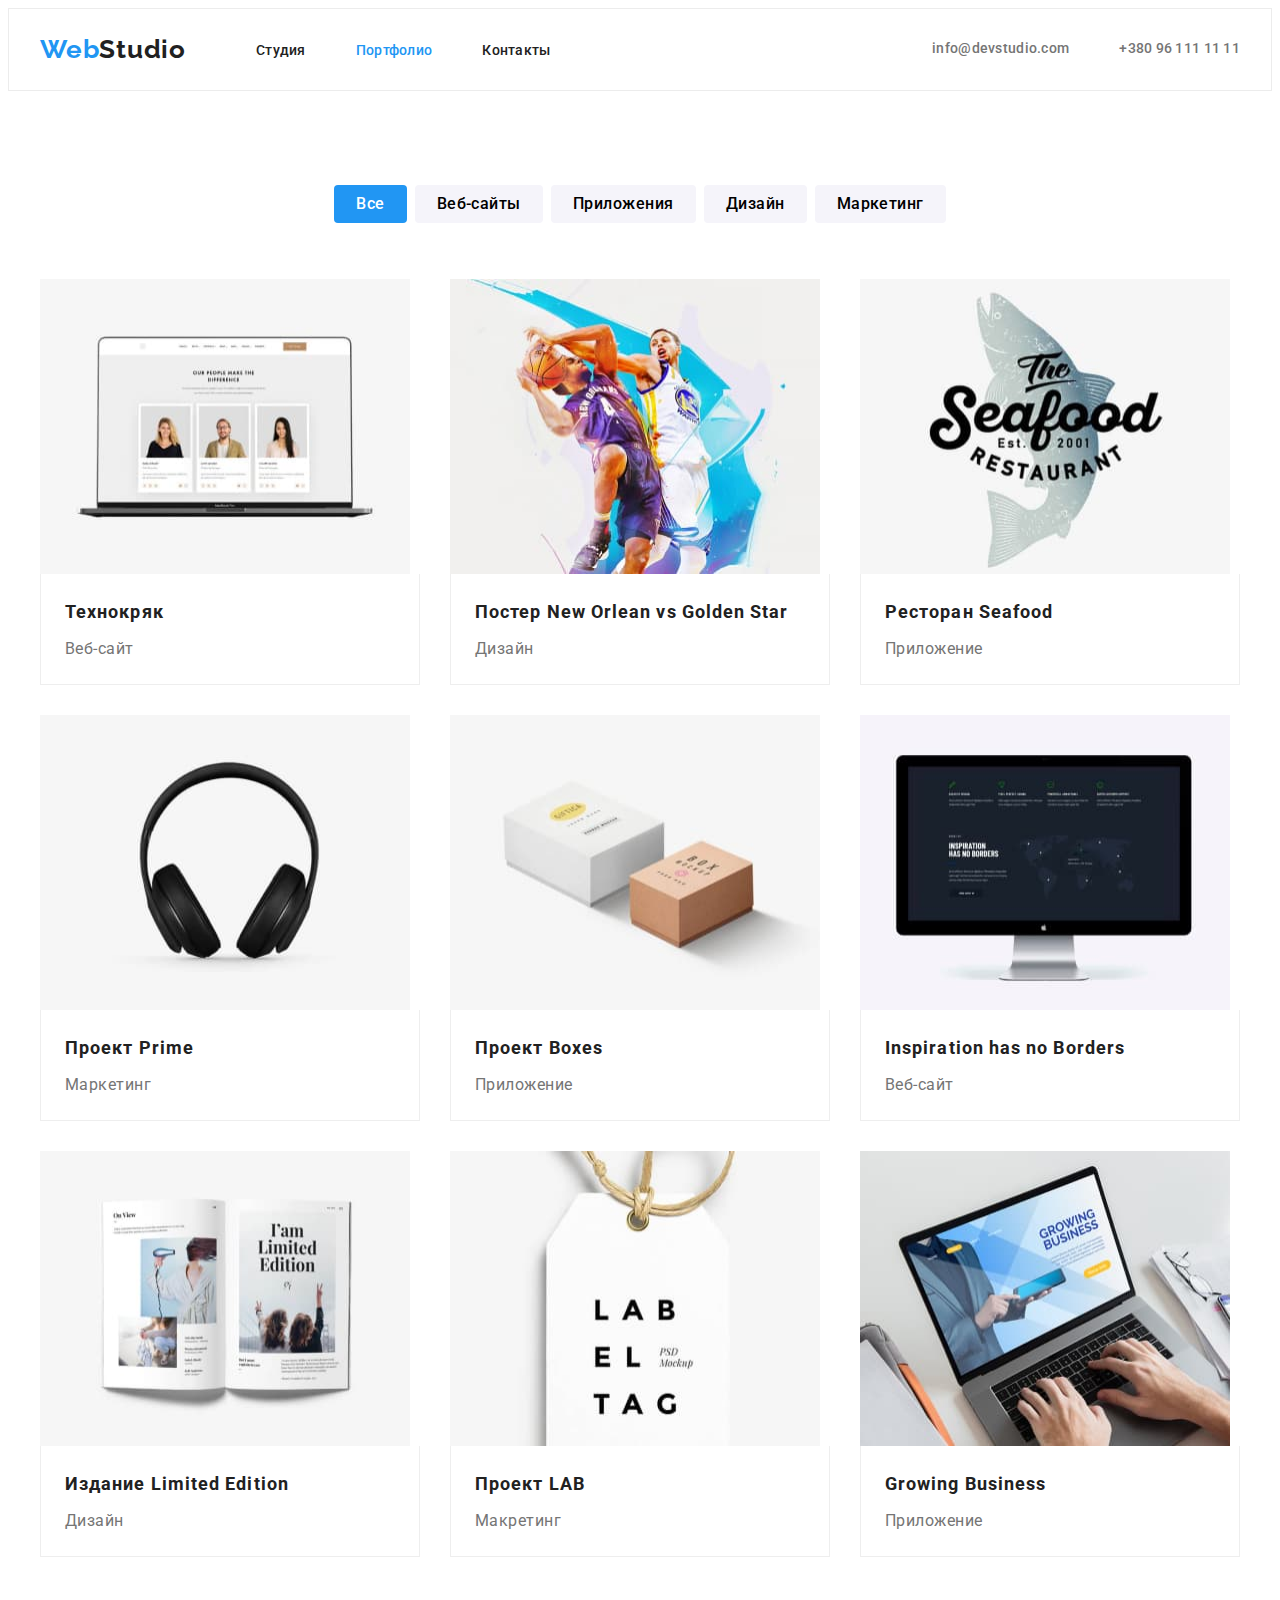
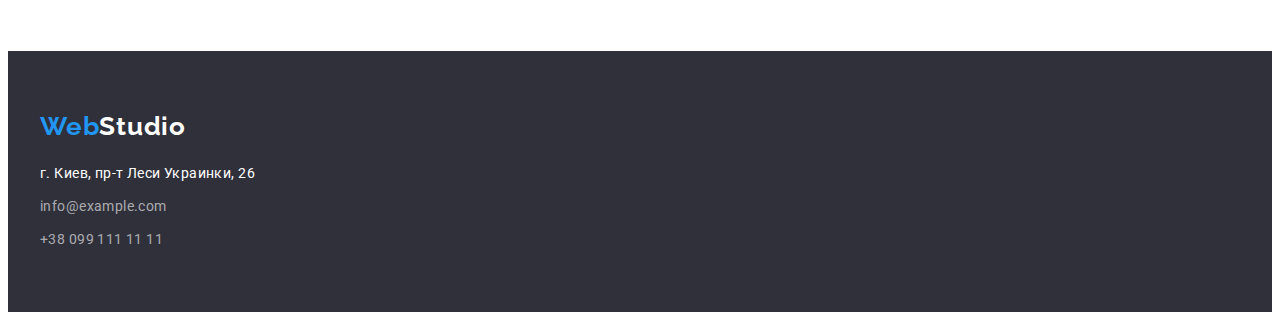
==== portfolio.html @ 4a1ba5d0 "1" ====
<!DOCTYPE html>
<html lang="ru">
<head>
    <meta charset="UTF-8">
    <meta http-equiv="X-UA-Compatible" content="IE=edge">
    <meta name="viewport" content="width=device-width, initial-scale=1.0">
    <title>Portfolio</title>
    <link rel="preconnect" href="https://fonts.googleapis.com">
    <link 
        href="https://fonts.googleapis.com/css2?family=Raleway:wght@700&family=Roboto:wght@400;500;700;900&display=swap" 
        rel="stylesheet">
        <link rel="stylesheet" href="https://cdnjs.cloudflare.com/ajax/libs/modern-normalize/1.1.0/modern-normalize.min.css" 
            integrity="sha512-wpPYUAdjBVSE4KJnH1VR1HeZfpl1ub8YT/NKx4PuQ5NmX2tKuGu6U/JRp5y+Y8XG2tV+wKQpNHVUX03MfMFn9Q==" 
            crossorigin="anonymous" referrerpolicy="no-referrer" />
    <link rel="stylesheet" href="./styles/styles.css">
</head>
<body>
    <header class="header">
        <div class="container header-container">
            <nav class="navigation">
                <a class="logo link" href="" lang="en"><span class="logo-accent">Web</span>Studio</a>
                <ul class="menu list">
                    <li class="menu-item"> 
                        <a class="menu-item-link link" href="./index.html">Студия</a>
                    </li>
                    <li class="menu-item">
                        <a class="menu-item-link link current" href="">Портфолио</a>
                    </li>
                    <li class="menu-item">
                        <a class="menu-item-link link" href="">Контакты</a>
                    </li>
                </ul>
            </nav>
            <a class="mail-link link" href="mailto:info@devstudio.com">info@devstudio.com</a>
            <a class="tel-link link" href="tel:+380961111111">+380 96 111 11 11</a>
        </div>
    </header>

    <main class="portfolio-main">
        <section class="portfolio-section section">
            <div class="container portfolio-container">
                <ul class="portfolio-buttons-menu list">
                    <li class="portfolio-buttons-menu-item">
                        <button class="modal-btn-portfolio current" type="button">Все</button>
                    </li>
                    <li class="portfolio-buttons-menu-item">
                        <button class="modal-btn-portfolio" type="button">Веб-сайты</button>
                    </li>
                    <li class="portfolio-buttons-menu-item">
                        <button class="modal-btn-portfolio" type="button">Приложения</button>
                    </li>
                    <li class="portfolio-buttons-menu-item">
                        <button class="modal-btn-portfolio" type="button">Дизайн</button>
                    </li>
                    <li class="portfolio-buttons-menu-item">
                        <button class="modal-btn-portfolio" type="button">Маркетинг</button>
                    </li>
                </ul>
                <ul class="portfolio-options-menu list">
                    <li class="portfolio-options-menu-item">
                        <img src="./images/portfolio/portfolio-1.jpg" alt="computer" width="370" height="295">
                        <div class="portfolio-box-items">
                            <h3 class="portfolio-options-menu-item-name">Технокряк</h3>
                            <p class="portfolio-options-menu-item-text">Веб-сайт</p>
                        </div>
                    </li>
                    <li class="portfolio-options-menu-item">
                        <img src="./images/portfolio/portfolio-2.jpg" alt="basketball" width="370" height="295">
                        <div class="portfolio-box-items">
                            <h3 class="portfolio-options-menu-item-name">Постер New Orlean vs Golden Star</h3>
                            <p class="portfolio-options-menu-item-text">Дизайн</p>
                        </div>
                    </li>
                    <li class="portfolio-options-menu-item">
                        <img src="./images/portfolio/portfolio-3.jpg" alt="restaurant" width="370" height="295">
                        <div class="portfolio-box-items">
                            <h3 class="portfolio-options-menu-item-name">Ресторан Seafood</h3>
                            <p class="portfolio-options-menu-item-text">Приложение</p>
                        </div>
                    </li>
                    <li class="portfolio-options-menu-item">
                        <img src="./images/portfolio/portfolio-4.jpg" alt="headphones" width="370" height="295">
                        <div class="portfolio-box-items">
                            <h3 class="portfolio-options-menu-item-name">Проект Prime</h3>
                            <p class="portfolio-options-menu-item-text">Маркетинг</p>
                        </div>
                    </li>
                    <li class="portfolio-options-menu-item">
                        <img src="./images/portfolio/portfolio-5.jpg" alt="boxes" width="370" height="295">
                        <div class="portfolio-box-items">
                            <h3 class="portfolio-options-menu-item-name">Проект Boxes</h3>
                            <p class="portfolio-options-menu-item-text">Приложение</p>
                        </div>
                    </li>
                    <li class="portfolio-options-menu-item">
                        <img src="./images/portfolio/portfolio-6.jpg" alt="mac" width="370" height="295">
                        <div class="portfolio-box-items">
                            <h3 class="portfolio-options-menu-item-name">Inspiration has no Borders</h3>
                            <p class="portfolio-options-menu-item-text">Веб-сайт</p>
                        </div>
                    </li>
                    <li class="portfolio-options-menu-item">
                        <img src="./images/portfolio/portfolio-7.jpg" alt="book" width="370" height="295">
                        <div class="portfolio-box-items">
                            <h3 class="portfolio-options-menu-item-name">Издание Limited Edition</h3>
                            <p class="portfolio-options-menu-item-text">Дизайн</p>
                        </div>
                    </li>
                    <li class="portfolio-options-menu-item">
                        <img src="./images/portfolio/portfolio-8.jpg" alt="label" width="370" height="295">
                        <div class="portfolio-box-items">
                            <h3 class="portfolio-options-menu-item-name">Проект LAB</h3>
                            <p class="portfolio-options-menu-item-text">Макретинг</p>
                        </div>
                    </li>
                    <li class="portfolio-options-menu-item">
                        <img src="./images/portfolio/portfolio-9.jpg" alt="typingman" width="370" height="295">
                        <div class="portfolio-box-items">
                            <h3 class="portfolio-options-menu-item-name">Growing Business</h3>
                            <p class="portfolio-options-menu-item-text">Приложение</p>
                        </div>
                    </li>
                </ul>
            </div>
        </section>
    </main>

    <footer class="footer">
        <div class="container footer-container">
            <a class="footer-logo link" href="" lang="en"><span class="logo-accent">Web</span>Studio</a>
            <address class="footer-address">
                <ul class="footer-address-menu list">
                    <li class="footer-address-menu-item">
                        <a class="footer-address-address link" href="https://goo.gl/maps/i9Y8RT6QC7rTTY7Z6" target="_blank" rel="noopener noreferrer">г. Киев, пр-т Леси Украинки, 26</a>
                    </li>
                    <li class="footer-address-menu-item">
                        <a class="footer-address-mail link" href="mailto:info@example.com">info@example.com</a>
                    </li>
                    <li class="footer-address-menu-item">
                        <a class="footer-address-tel link" href="tel:+380991111111">+38 099 111 11 11</a>
                    </li>
                </ul>
            </address>
        </div>
    </footer>
</body>
</html>
---- styles/styles.css ----
:root {
    --main-font: 'Roboto', sans-serif;
    --main-color: #212121;
    --accent-color: #2196F3;
    --second-accent-color: #FFFFFF;
    --main-section-footer-background: #2F303A;
    --third-accent-color: #757575;
    --team-background: #F5F4FA;
    --footer-tel-mail: rgba(255, 255, 255, 0.6);

}

h1,
h2,
h3,
h4,
h5,
h6,
p {
    margin-top: 0;
    margin-bottom: 0;
}

ul,
ol {
    margin-top: 0;
    margin-bottom: 0;
    padding-left: 0;
}

img {
    display: block;
    max-width: 100%;
}

.list {
    list-style: none;
}

.link {
    text-decoration: none;
}

body {
    font-family: var(--main-font);
    color: var(--main-color);
}

.container {
    width: 1200px;
    margin: 0 auto;
    padding-left: 15px;
    padding-right: 15px;
}

.section {
    padding-top: 94px;
    padding-bottom: 94px;
}

/* Header */

.header {
    padding-top: 25px;
    padding-bottom: 25px;
    border: 1px solid #ECECEC;
}

.header-container {
    display: flex;
    align-items: center;
}

.navigation {
    display: flex;
    align-items: center;
}

.menu {
    display: flex;
    align-items: center;
}

.logo {
    font-family: 'Raleway', sans-serif;
    font-weight: 700;
    font-size: 26px;
    line-height: 1.19;
    letter-spacing: 0.03em;
    color: var(--main-color);
    margin-right: 70px;
}

.logo-accent {
    color: var(--accent-color);
}

.menu-item:not(:last-child) {
    margin-right: 50px;
}

.menu-item-link {
    font-family: 'Roboto', sans-serif;;
    font-weight: 500;
    font-size: 14px;
    line-height: 1.14;
    letter-spacing: 0.02em;
    color: var(--main-color);
}

.menu-item-link:hover,
.menu-item-link:focus {
    color: var(--accent-color);
}

.menu-item-link.current {
    color: var(--accent-color);
}

.mail-link {
    font-family: 'Roboto', sans-serif;;
    font-weight: 500;
    font-size: 14px;
    line-height: 1.14;
    letter-spacing: 0.02em;
    color: var(--third-accent-color);
    margin-left: auto;
    margin-right: 50px;
}

.mail-link:hover,
.mail-link:focus {
    color: var(--accent-color);
}

.tel-link {
    font-family: 'Roboto', sans-serif;;
    font-weight: 500;
    font-size: 14px;
    line-height: 1.14;
    letter-spacing: 0.02em;
    color: var(--third-accent-color);
}

.tel-link:hover,
.tel.link:focus {
    color: var(--accent-color);
}

/* Main section */
.main-section {
    background-color: var(--main-section-footer-background);
    height: 600px;
}

.main-section-container {
    padding-top: 200px;
    padding-bottom: 200px;
}


.title-main-section {
    font-weight: 900;
    font-size: 44px;
    line-height: 1.5;
    text-align: center;
    letter-spacing: 0.06em;
    text-transform: uppercase;
    color: var(--second-accent-color);
    max-width: 696px;  
    margin: 0 auto;
    display: block;
    align-items: center;
    margin-bottom: 30px;
    
}

.modal-btn {
    font-family: 'Roboto', sans-serif;;
    font-weight: 700;
    font-size: 16px;
    line-height: 1.88;
    display: flex;
    align-items: center;
    text-align: center;
    letter-spacing: 0.06em;
    cursor: pointer;
    color: var(--second-accent-color);
    background-color: var(--accent-color);
    margin: 0 auto;
    display: block;
    padding: 10px 32px;
    box-shadow: 0px 4px 4px rgba(0, 0, 0, 0.15);
    border-radius: 4px;
    border: none;
}

.modal-btn:hover,
modal-btn:focus {
    color: var(--second-accent-color);
    box-shadow: 0px 4px 4px rgba(0, 0, 0, 0.15);
    border-radius: 4px;
}

/* Advantages */


.advantages-section {
    padding-top: 94px;
}

.advantages-menu {
    display: flex;
    flex-wrap: wrap;
    margin-top: -30px;
    margin-left: -30px;
}

.advantages-menu-item {
    display: flex;
    flex-wrap: wrap;
    flex-basis: calc((100% - 120px) / 4);
    margin-top: 30px;
    margin-left: 30px;
}

.advantages-menu-item-title {
    font-weight: 700;
    font-size: 14px;
    line-height: 1.14;
    letter-spacing: 0.03em;
    text-transform: uppercase;
    margin-bottom: 10px;
    padding-left: 0;
}

.advantages-menu-item-text {
    font-size: 14px;
    line-height: 1.71;
    letter-spacing: 0.03em;
    color: var(--third-accent-color);
   
}

/* Activity */
.activity-title {
    font-weight: 700;
    font-size: 36px;
    line-height: 1.17;
    text-align: center;
    letter-spacing: 0.03em;
    margin-bottom: 50px;
}

.activity-menu {
    display: flex;
    justify-content: space-between;
}

.activity-menu-item:not(:last-child) {
    margin-right: 30px;
}

/* Team */
.team {
    background-color: var(--team-background);
}

.team-menu {
    display: flex;
    flex-wrap: wrap;
    margin-left: -30px;
    margin-top: -30px;
}

.team-menu-item {
    flex-basis: calc((100% - 120px) / 4);
    flex-wrap: wrap;
    margin-left: 30px;
    margin-top: 30px;
    background-color: var(--second-accent-color);
    box-shadow: 0px 1px 3px rgba(0, 0, 0, 0.12), 0px 1px 1px rgba(0, 0, 0, 0.14), 0px 2px 1px rgba(0, 0, 0, 0.2);
    border-radius: 0px 0px 4px 4px;
}

.team-box-content {
    padding-top: 30px;
    padding-bottom: 30px;
}


.team-title {
    font-weight: 700;
    font-size: 36px;
    line-height: 1.67;
    text-align: center;
    letter-spacing: 0.03em;
    margin-bottom: 50px;
}

.team-name {
    font-weight: 500;
    font-size: 16px;
    line-height: 1.19;
    text-align: center;
    letter-spacing: 0.03em;
    margin-bottom: 10px;
    
}

.team-prof {
    font-size: 16px;
    line-height: 1.19;
    text-align: center;
    letter-spacing: 0.03em;
    color: var(--third-accent-color);
}


/* Footer */
.footer {
    background-color: var(--main-section-footer-background);
    padding-top: 60px;
    padding-bottom: 60px;
}

.footer-logo {
    font-family: 'Raleway', sans-serif;
    font-weight: 700;
    font-size: 26px;
    line-height: 1.19;
    letter-spacing: 0.03em;
    color: var(--second-accent-color);
    
}

.footer-address {
    font-style: normal;
    margin-top: 20px;
}

.footer-address-menu-item:not(:last-child) {
    margin-bottom: 9px;
}

.footer-address-address {
    font-family: 'Roboto', sans-serif;
    font-style: normal;
    font-weight: 400;
    font-size: 14px;
    line-height: 1.71;
    letter-spacing: 0.03em;
    color: var(--second-accent-color);
}

.footer-address-mail {
    font-size: 14px;
    line-height: 1.71;
    letter-spacing: 0.03em;
    color: var(--footer-tel-mail);

}

.footer-address-mail:hover,
.footer-address-mail:focus {
    color: var(--second-accent-color);
}

.footer-address-tel {
    font-size: 14px;
    line-height: 1.71;
    letter-spacing: 0.03em;
    color: var(--footer-tel-mail);
    margin-top: 9px;
}

.footer-address-tel:hover,
.footer-address-tel:focus {
    color: var(--second-accent-color);
}

/* Portfolio */
.modal-btn-portfolio {
    font-family: 'Roboto', sans-serif;
    font-weight: 500;
    font-size: 16px;
    line-height: 1.6;
    text-align: center;
    letter-spacing: 0.03em;
    background-color: var(--team-background);
    cursor: pointer;
    border-radius: 4px;
    border: none;
    padding: 6px 22px;
}

.modal-btn-portfolio:hover,
.modal-btn-portfolio:focus {
    background-color: var(--accent-color);
    color: var(--second-accent-color);
    box-shadow: 0px 3px 1px rgba(0, 0, 0, 0.1), 0px 1px 2px rgba(0, 0, 0, 0.08), 0px 2px 2px rgba(0, 0, 0, 0.12);
}

.modal-btn-portfolio.current {
    background-color: var(--accent-color);
    color: var(--second-accent-color);
}

.portfolio-options-menu-item-name {
    font-weight: 700;
    font-size: 18px;
    line-height: 2;
    letter-spacing: 0.06em;
    margin-bottom: 4px;
}

.portfolio-options-menu-item-text {
    font-size: 16px;
    line-height: 1.88;
    letter-spacing: 0.03em;
    color: var(--third-accent-color);
}

.portfolio-buttons-menu {
    margin-bottom: 56px;
    display: flex;
    flex-wrap: wrap;
    justify-content: center;
    
}

.portfolio-buttons-menu-item:not(:last-child) {
    margin-right: 8px;
}

.portfolio-buttons-menu-item {
    display: flex;
    flex-wrap: wrap;
    
}

.portfolio-options-menu {
    display: flex;
    flex-wrap: wrap;
    margin-top: -30px;
    margin-left: -30px;
    
}

.portfolio-options-menu-item {
    width: 370px;
    display: flex;
    flex-wrap: wrap;
    margin-top: 30px;
    margin-left: 30px;
    flex-basis: calc((100% - 90px) / 3);
    justify-content: flex-start;
}

.portfolio-box-items {
    width: 370px;
    padding-top: 20px;
    padding-bottom: 20px;
    padding-left: 24px;
    padding-right: 24px;
    border-right: 1px solid #EEEEEE;
    border-bottom: 1px solid #EEEEEE;
    border-left: 1px solid #EEEEEE;
}
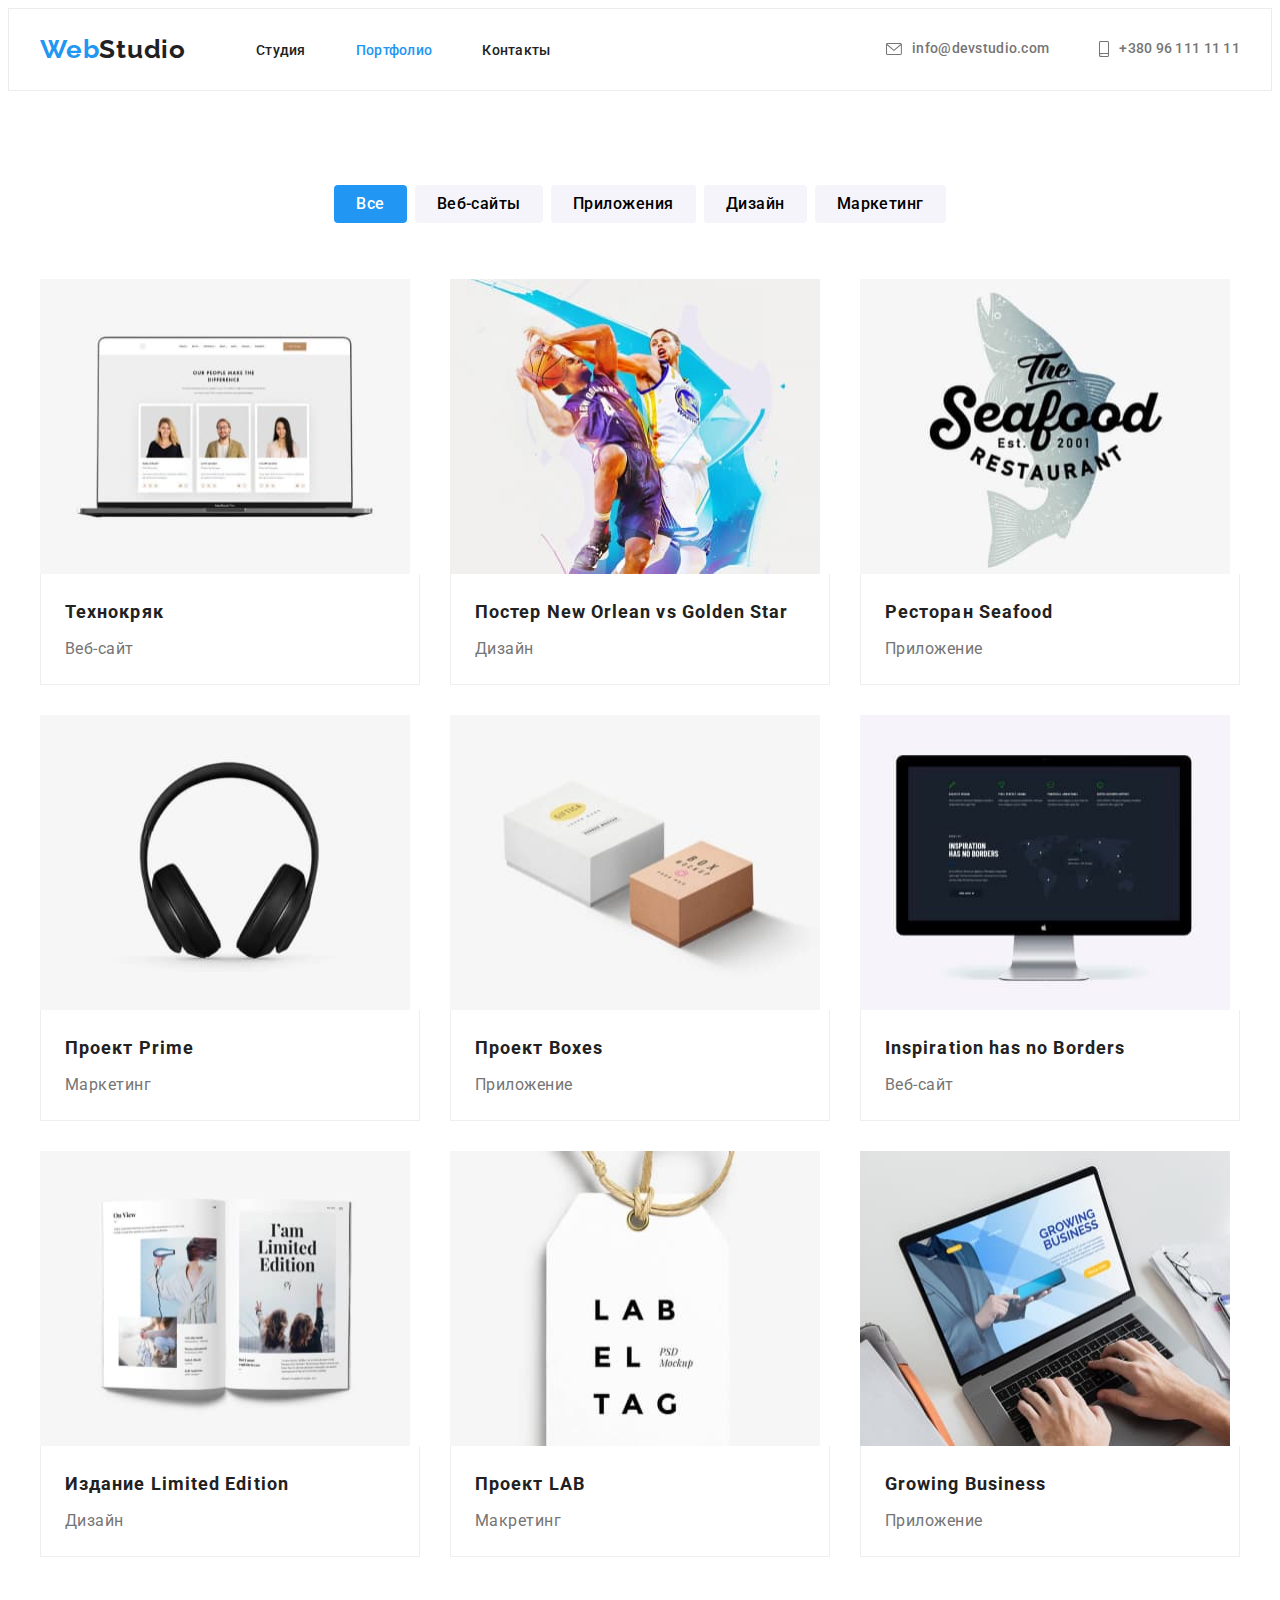
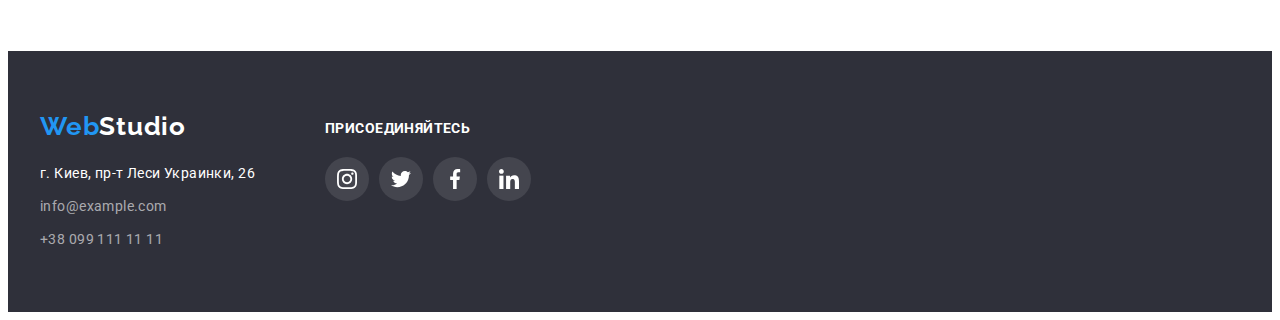
==== commit 85031ccd: "дз4" ====
--- a/portfolio.html
+++ b/portfolio.html
@@ -31,8 +31,20 @@
                     </li>
                 </ul>
             </nav>
-            <a class="mail-link link" href="mailto:info@devstudio.com">info@devstudio.com</a>
-            <a class="tel-link link" href="tel:+380961111111">+380 96 111 11 11</a>
+            <ul class="mail-tel list">
+                <li class="mail-tel-list">
+                    <a class="mail-tel-link mail-link link" href="mailto:info@devstudio.com">
+                        <svg class="mail-tel-icons" width="16px" height="12px">
+                            <use href="./images/icons.svg#icon-envelope"></use>
+                        </svg> info@devstudio.com</a>
+                </li>
+                <li class="mail-tel-list">
+                    <a class="mail-tel-link tel-link link" href="tel:+380961111111">
+                        <svg class="mail-tel-icons" width="10px" height="16px">
+                            <use href="./images/icons.svg#icon-smartphone"></use>
+                        </svg> +380 96 111 11 11</a>
+                </li>
+            </ul>
         </div>
     </header>
 
@@ -127,20 +139,64 @@
 
     <footer class="footer">
         <div class="container footer-container">
-            <a class="footer-logo link" href="" lang="en"><span class="logo-accent">Web</span>Studio</a>
-            <address class="footer-address">
-                <ul class="footer-address-menu list">
-                    <li class="footer-address-menu-item">
-                        <a class="footer-address-address link" href="https://goo.gl/maps/i9Y8RT6QC7rTTY7Z6" target="_blank" rel="noopener noreferrer">г. Киев, пр-т Леси Украинки, 26</a>
-                    </li>
-                    <li class="footer-address-menu-item">
-                        <a class="footer-address-mail link" href="mailto:info@example.com">info@example.com</a>
-                    </li>
-                    <li class="footer-address-menu-item">
-                        <a class="footer-address-tel link" href="tel:+380991111111">+38 099 111 11 11</a>
-                    </li>
-                </ul>
-            </address>
+            <ul class="footer-list list">
+                <li class="footer-list-item">
+                    <a class="footer-logo link" href="" lang="en"><span class="logo-accent">Web</span>Studio</a>
+                        <address class="footer-address">
+                            <ul class="footer-address-menu list">
+                                <li class="footer-address-menu-item">
+                                    <a class="footer-address-address link" href="https://goo.gl/maps/i9Y8RT6QC7rTTY7Z6" target="_blank" rel="noopener noreferrer">г. Киев, пр-т Леси Украинки, 26</a>
+                                </li>
+                                <li class="footer-address-menu-item">
+                                    <a class="footer-address-mail link" href="mailto:info@example.com">info@example.com</a>
+                                </li>
+                                <li class="footer-address-menu-item">
+                                    <a class="footer-address-tel link" href="tel:+380991111111">+38 099 111 11 11</a>
+                                </li>
+                            </ul>
+                        </address>
+                </li>
+                <li class="footer-list-item">
+                    <div class="first-footer-div"> 
+                        <h3 class="footer-list-title">Присоединяйтесь</h3>
+                        <ul class="footer-social list">
+                            <li class="footer-social-item">
+                                <a href="" class="footer-social-item-link">
+                                    <svg class="footer-social-icon">
+                                        <use href="./images/icons.svg#icon-instagram">
+                                        </use>
+                                    </svg>
+                                </a>
+                            </li>
+                            <li>
+                                <a href="" class="footer-social-item-link">
+                                    <svg class="footer-social-icon">
+                                        <use href="./images/icons.svg#icon-twitter">
+                                        </use>
+                                    </svg>
+                                </a>
+                            </li>
+                            <li>
+                                <a href="" class="footer-social-item-link">
+                                    <svg class="footer-social-icon">
+                                        <use href="./images/icons.svg#icon-facebook">
+                                        </use>
+                                    </svg>
+                                </a>
+                            </li>
+                            <li>
+                                <a href="" class="footer-social-item-link">
+                                    <svg class="footer-social-icon">
+                                        <use href="./images/icons.svg#icon-linkedin">
+                                        </use>
+                                    </svg>
+                                </a>
+                            </li>
+                    
+                        </ul>
+                    </div>
+               </li>
+            </ul>
         </div>
     </footer>
 </body>
--- a/styles/styles.css
+++ b/styles/styles.css
@@ -68,7 +68,8 @@
 
 .header-container {
     display: flex;
-    align-items: center;
+    align-items:center;
+    justify-content: space-between;
 }
 
 .navigation {
@@ -117,23 +118,42 @@
     color: var(--accent-color);
 }
 
+.mail-tel {
+    display: flex;
+    align-items: center;
+    
+}
+
 .mail-link {
+    /*font-family: 'Roboto', sans-serif;;
+    font-weight: 500;
+    font-size: 14px;
+    line-height: 1.14;
+    letter-spacing: 0.02em;
+    color: var(--third-accent-color);*/
+
+    margin-left: auto;
+    margin-right: 50px;
+}
+
+.mail-link:hover,
+.mail-link:focus {
+    color: var(--accent-color);
+}
+
+/*.tel-link {
     font-family: 'Roboto', sans-serif;;
     font-weight: 500;
     font-size: 14px;
     line-height: 1.14;
     letter-spacing: 0.02em;
     color: var(--third-accent-color);
-    margin-left: auto;
-    margin-right: 50px;
-}
-
-.mail-link:hover,
-.mail-link:focus {
-    color: var(--accent-color);
-}
-
-.tel-link {
+}*/
+
+.mail-tel-link {
+    display: flex;
+    align-items: center;
+    color: var(--third-accent-color);
     font-family: 'Roboto', sans-serif;;
     font-weight: 500;
     font-size: 14px;
@@ -147,10 +167,26 @@
     color: var(--accent-color);
 }
 
+.mail-tel-icons {
+    display: flex;
+    align-items: center;
+    fill: var(--third-accent-color);
+    margin-right: 10px;
+   
+}
+
+.mail-tel-link:hover .mail-tel-icons,
+.mail-tel-link:focus .mail-tel-icons {
+    fill: var(--accent-color);
+}
+
 /* Main section */
 .main-section {
-    background-color: var(--main-section-footer-background);
+    background-color: #C4C4C4; 
     height: 600px;
+    background-image: linear-gradient(rgba(47, 48, 58, 0.4), rgba(47, 48, 58, 0.4)),
+     url(../images/main/bg.jpg);
+    background-size: cover;
 }
 
 .main-section-container {
@@ -242,6 +278,14 @@
    
 }
 
+.advantages-icons {
+    display: flex;
+    align-items: center;
+    width: 270px;
+    height: 120px;
+    margin-bottom: 30px;
+}
+
 /* Activity */
 .activity-title {
     font-weight: 700;
@@ -316,6 +360,81 @@
     color: var(--third-accent-color);
 }
 
+.social-list {
+    display: flex;
+    justify-content: space-between;
+}
+
+.social-list-link {
+    display: flex;
+    align-items: center;
+    justify-content: center;
+    width: 44px;
+    height: 44px;
+    border-radius: 50%;
+    background-color: #ffffff;
+}
+
+.social-list-link:hover,
+.social-list-link:focus {
+    background-color: var(--accent-color);
+}
+
+.social-list-link:hover .social-list-icon,
+.social-list-link:focus .social-list-icon {
+    fill: var(--second-accent-color);
+}
+
+.social-list-icon {
+    fill: #AFB1B8;
+} 
+
+.social-list {
+    padding-left: 32px;
+    padding-right: 32px;
+    padding-top: 16px;
+
+}
+
+/* Clients */
+
+.clients-title {
+    font-weight: 700;
+    font-size: 36px;
+    line-height: 1.17;
+    text-align: center;
+    letter-spacing: 0.03em;
+    margin-bottom: 50px;
+}
+
+.clients-list {
+    display: flex;
+    align-items: center;
+    margin-left: -30px;
+    margin-top: -30px;
+}
+
+.clients-list-item {
+    flex-basis: calc((100% - 180px) / 6);
+    flex-wrap: wrap;
+    margin-left: 30px;
+    margin-top: 30px;
+}
+
+.clients-icon {
+    width: 170px;
+    height: 92px;
+    border: 1px solid #AFB1B8;
+    border-radius: 4px;
+    fill: #AFB1B8;
+}
+
+.clients-list-item:hover .clients-icon,
+.clients-list-item:focus .clients-icon {
+    fill: #2196F3;
+    border: 1px solid #2196F3;
+    cursor: pointer;
+}
 
 /* Footer */
 .footer {
@@ -378,6 +497,56 @@
 .footer-address-tel:focus {
     color: var(--second-accent-color);
 }
+
+.footer-list {
+    display: flex;
+    align-items: flex-start;
+    
+} 
+
+.footer-social {
+    display: flex;
+    align-items: center;
+}
+
+.footer-social-icon {
+    width: 20px;
+    height: 20px;
+}
+
+.footer-list-title {
+    margin-bottom: 20px;
+    font-weight: 700;
+    font-size: 14px;
+    line-height: 1.14;
+    letter-spacing: 0.03em;
+    text-transform: uppercase;
+    color: var(--second-accent-color);
+    padding-top: 10px;
+}
+
+.footer-social-item-link {
+    display: flex;
+    align-items: center;
+    justify-content: center;
+    width: 44px;
+    height: 44px;
+    border-radius: 50%;
+    background-color: rgba(255, 255, 255, 0.1);
+    fill: #ffffff;
+    margin-right: 10px; 
+}
+
+
+.footer-social-item-link:hover,
+.footer-social-item-link:focus {
+    background-color: var(--accent-color);
+}
+
+.first-footer-div {
+    margin-left: 70px;
+}
+
 
 /* Portfolio */
 .modal-btn-portfolio {
@@ -466,4 +635,10 @@
     border-right: 1px solid #EEEEEE;
     border-bottom: 1px solid #EEEEEE;
     border-left: 1px solid #EEEEEE;
+}
+
+.portfolio-options-menu-item:hover,
+.portfolio-options-menu-item:focus {
+    box-shadow: 0px 1px 1px rgba(0, 0, 0, 0.12), 0px 4px 4px rgba(0, 0, 0, 0.06), 1px 4px 6px rgba(0, 0, 0, 0.16);
+    cursor: pointer;
 }